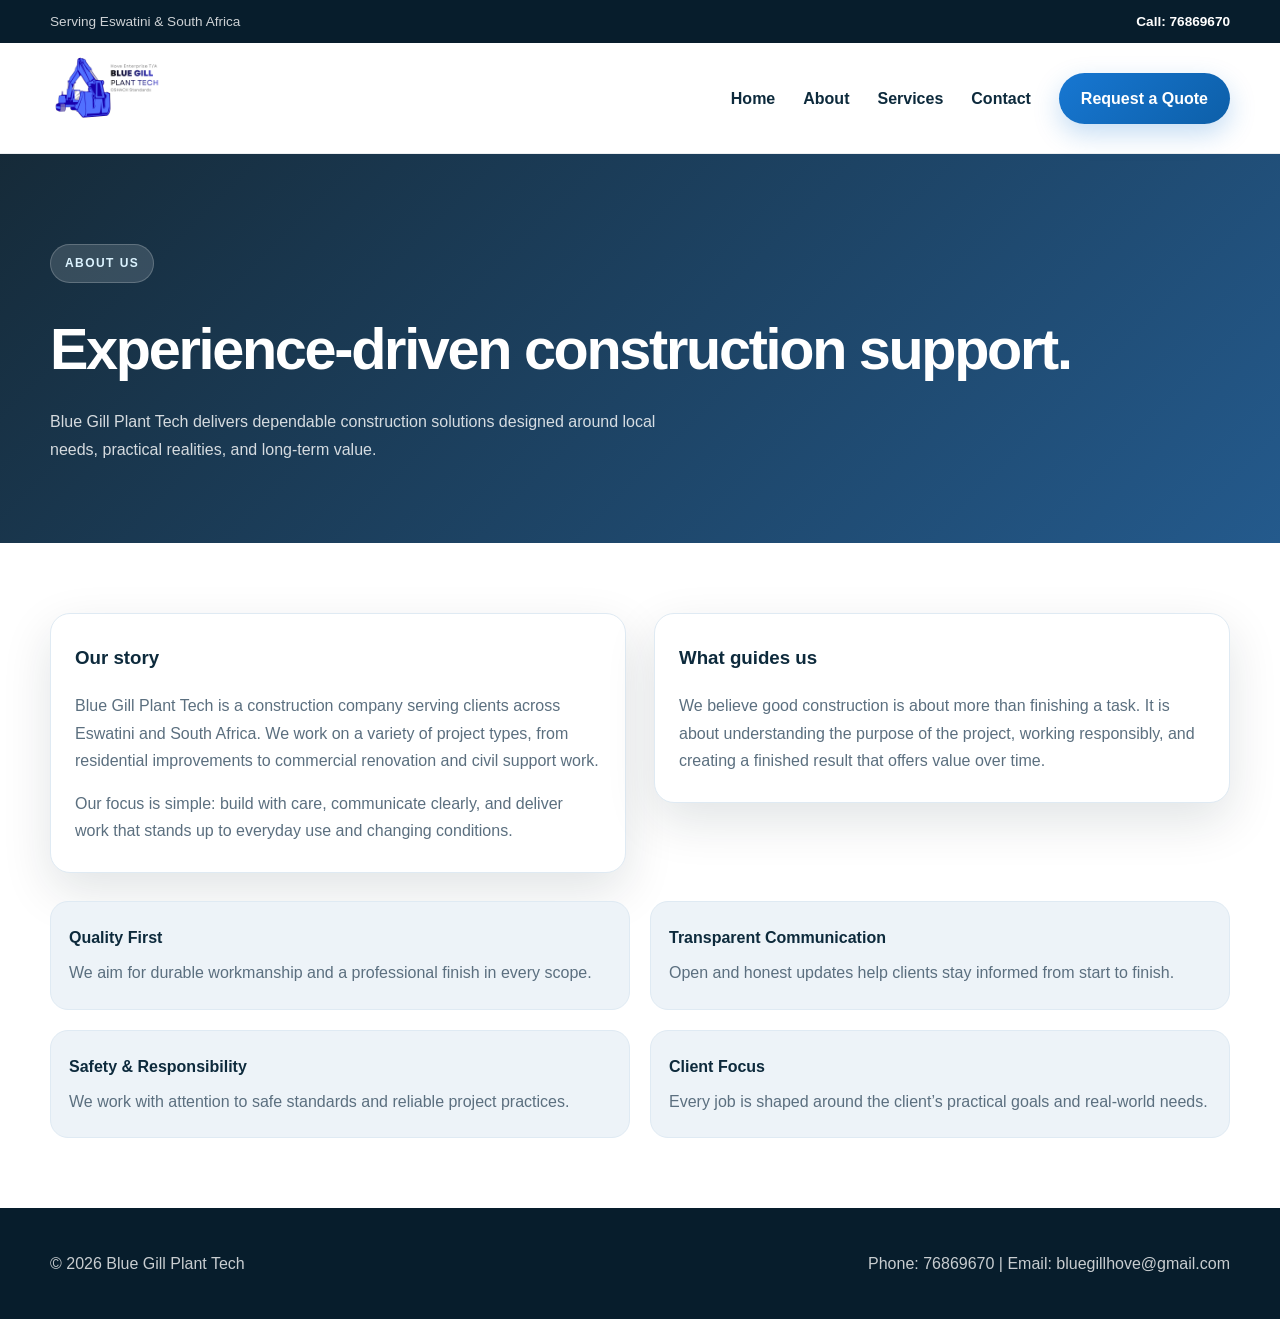
==== about.html @ c362dafa "first commit" ====
<!DOCTYPE html>
<html lang="en">
<head>
  <meta charset="UTF-8" />
  <meta name="viewport" content="width=device-width, initial-scale=1.0" />
  <title>About | Blue Gill Plant Tech</title>
  <meta name="description" content="About Blue Gill Plant Tech and our commitment to reliable construction services across Eswatini and South Africa." />
  <link rel="stylesheet" href="styles.css" />
</head>
<body>
  <div class="topbar">
    <div class="container">
      <span>Serving Eswatini & South Africa</span>
      <a href="tel:+2676869670">Call: 76869670</a>
    </div>
  </div>

  <header class="site-header">
    <div class="container navbar">
      <a href="index.html" class="brand">
        <img src="assets/logo.png" alt="Blue Gill Plant Tech logo" class="logo" />
        
      </a>

      <button class="nav-toggle" aria-label="Open menu">☰</button>

      <nav class="nav-links">
        <a href="index.html">Home</a>
        <a href="about.html">About</a>
        <a href="services.html">Services</a>
        <a href="contact.html">Contact</a>
        <a href="contact.html" class="nav-cta">Request a Quote</a>
      </nav>
    </div>
  </header>

  <main>
    <section class="page-hero">
      <div class="container">
        <span class="eyebrow">About Us</span>
        <h1>Experience-driven construction support.</h1>
        <p>
          Blue Gill Plant Tech delivers dependable construction solutions designed around local needs, practical realities, and long-term value.
        </p>
      </div>
    </section>

    <section class="page-content">
      <div class="container">
        <div class="story-grid">
          <div class="story-box">
            <h3>Our story</h3>
            <p>
              Blue Gill Plant Tech is a construction company serving clients across Eswatini and South Africa.
              We work on a variety of project types, from residential improvements to commercial renovation and civil support work.
            </p>
            <p>
              Our focus is simple: build with care, communicate clearly, and deliver work that stands up to everyday use and changing conditions.
            </p>
          </div>

          <div class="story-box">
            <h3>What guides us</h3>
            <p>
              We believe good construction is about more than finishing a task. It is about understanding the purpose of the project,
              working responsibly, and creating a finished result that offers value over time.
            </p>
          </div>
        </div>

        <div class="value-list">
          <div class="value-item">
            <h4>Quality First</h4>
            <p>We aim for durable workmanship and a professional finish in every scope.</p>
          </div>

          <div class="value-item">
            <h4>Transparent Communication</h4>
            <p>Open and honest updates help clients stay informed from start to finish.</p>
          </div>

          <div class="value-item">
            <h4>Safety & Responsibility</h4>
            <p>We work with attention to safe standards and reliable project practices.</p>
          </div>

          <div class="value-item">
            <h4>Client Focus</h4>
            <p>Every job is shaped around the client’s practical goals and real-world needs.</p>
          </div>
        </div>
      </div>
    </section>
  </main>

  <footer class="site-footer">
    <div class="container">
      <p>© 2026 Blue Gill Plant Tech</p>
      <p>Phone: 76869670 | Email: bluegillhove@gmail.com</p>
    </div>
  </footer>

  <script src="script.js"></script>
</body>
</html>
---- styles.css ----
:root {
  --navy-900: #071d2c;
  --navy-800: #0d2a3c;
  --blue-700: #0d5fa8;
  --blue-600: #1777d2;
  --blue-500: #3c97ff;
  --cyan-400: #66d7ff;
  --steel-100: #edf3f8;
  --steel-200: #dfeaf3;
  --steel-300: #c9d9e7;
  --text: #152c3a;
  --muted: #5b6f7f;
  --white: #ffffff;
  --success: #1da871;
  --shadow: 0 18px 50px rgba(7, 29, 44, 0.12);
}

* {
  box-sizing: border-box;
}

html {
  scroll-behavior: smooth;
}

body {
  margin: 0;
  font-family: Arial, Helvetica, sans-serif;
  background: var(--white);
  color: var(--text);
  line-height: 1.7;
}

img {
  max-width: 100%;
  display: block;
}

a {
  text-decoration: none;
  color: inherit;
}

button,
input,
textarea {
  font: inherit;
}

.container {
  width: min(1180px, calc(100% - 32px));
  margin: 0 auto;
}

.topbar {
  background: var(--navy-900);
  color: rgba(255, 255, 255, 0.8);
  font-size: 0.85rem;
  padding: 10px 0;
}

.topbar .container {
  display: flex;
  justify-content: space-between;
  align-items: center;
  gap: 16px;
  flex-wrap: wrap;
}

.topbar a {
  color: #fff;
  font-weight: 700;
}

.site-header {
  position: sticky;
  top: 0;
  z-index: 30;
  background: rgba(255, 255, 255, 0.9);
  backdrop-filter: blur(10px);
  border-bottom: 1px solid rgba(13, 47, 73, 0.08);
}

.navbar {
  display: flex;
  align-items: center;
  justify-content: space-between;
  min-height: 82px;
  gap: 18px;
}

.brand {
  display: flex;
  align-items: center;
  gap: 12px;
  font-weight: 800;
  color: var(--navy-800);
  letter-spacing: 0.02em;
}

.logo {
  width: 110px;
  height: auto;
}

.nav-links {
  display: flex;
  align-items: center;
  gap: 28px;
  font-weight: 600;
  color: var(--navy-800);
}

.nav-links a {
  position: relative;
  transition: color 0.2s ease;
}

.nav-links a::after {
  content: "";
  position: absolute;
  left: 0;
  bottom: -8px;
  width: 0;
  height: 2px;
  background: var(--blue-600);
  transition: width 0.2s ease;
}

.nav-links a:hover {
  color: var(--blue-600);
}

.nav-links a:hover::after {
  width: 100%;
}

.nav-cta {
  display: inline-flex;
  align-items: center;
  justify-content: center;
  background: linear-gradient(135deg, var(--blue-600), var(--blue-700));
  color: var(--white);
  padding: 12px 22px;
  border-radius: 999px;
  font-weight: 700;
  box-shadow: 0 10px 26px rgba(23, 119, 210, 0.25);
}

.nav-toggle {
  display: none;
  background: none;
  border: none;
  font-size: 1.8rem;
  color: var(--navy-800);
  cursor: pointer;
}

.hero {
  background:
    linear-gradient(135deg, rgba(7, 29, 44, 0.88), rgba(13, 95, 168, 0.8)),
    url("https://images.unsplash.com/photo-1504307651254-35680f356dfd?auto=format&fit=crop&w=1600&q=80") center/cover no-repeat;
  color: var(--white);
  padding: 100px 0 75px;
}

.hero-grid {
  display: grid;
  grid-template-columns: 1.25fr 0.75fr;
  align-items: center;
  gap: 40px;
}

.eyebrow {
  display: inline-block;
  background: rgba(255, 255, 255, 0.14);
  border: 1px solid rgba(255, 255, 255, 0.2);
  color: #dcf3ff;
  padding: 8px 14px;
  border-radius: 999px;
  font-size: 0.75rem;
  letter-spacing: 0.12em;
  text-transform: uppercase;
  font-weight: 700;
  margin-bottom: 18px;
}

.hero h1 {
  margin: 0 0 18px;
  font-size: clamp(2.5rem, 5vw, 4.5rem);
  line-height: 1.08;
  letter-spacing: -0.04em;
}

.hero p {
  margin: 0;
  font-size: 1.08rem;
  color: rgba(255, 255, 255, 0.88);
  max-width: 620px;
}

.hero-actions {
  display: flex;
  gap: 16px;
  flex-wrap: wrap;
  margin-top: 30px;
}

.btn {
  display: inline-flex;
  align-items: center;
  justify-content: center;
  font-weight: 700;
  text-decoration: none;
  border-radius: 999px;
  padding: 14px 26px;
  transition: transform 0.2s ease, box-shadow 0.2s ease;
}

.btn:hover {
  transform: translateY(-1px);
}

.btn-primary {
  background: linear-gradient(135deg, var(--cyan-400), #96e9ff);
  color: var(--navy-900);
  box-shadow: 0 16px 30px rgba(102, 215, 255, 0.25);
}

.btn-secondary {
  background: rgba(255, 255, 255, 0.08);
  border: 1px solid rgba(255, 255, 255, 0.2);
  color: var(--white);
}

.hero-card {
  background: rgba(255, 255, 255, 0.08);
  border: 1px solid rgba(255, 255, 255, 0.18);
  border-radius: 22px;
  padding: 28px 24px;
  box-shadow: var(--shadow);
}

.hero-card h3 {
  margin: 0 0 18px;
  font-size: 1.5rem;
}

.hero-card ul {
  margin: 0;
  padding-left: 18px;
  color: rgba(255, 255, 255, 0.9);
}

.section {
  padding: 90px 0;
}

.section-header {
  margin-bottom: 40px;
  max-width: 740px;
}

.section-header h2 {
  margin: 0 0 10px;
  font-size: clamp(2rem, 4vw, 3rem);
  line-height: 1.15;
  letter-spacing: -0.04em;
  color: var(--navy-800);
}

.section-header p {
  margin: 0;
  color: var(--muted);
  font-size: 1.04rem;
}

.mini-grid {
  display: grid;
  grid-template-columns: repeat(4, minmax(200px, 1fr));
  gap: 22px;
}

.stat-box {
  background: var(--steel-100);
  border: 1px solid var(--steel-200);
  border-radius: 18px;
  padding: 26px 20px;
  box-shadow: 0 10px 22px rgba(13, 47, 73, 0.04);
}

.stat-box strong {
  display: block;
  font-size: 2rem;
  color: var(--blue-700);
  margin-bottom: 8px;
}

.stat-box span {
  color: var(--muted);
  font-weight: 600;
}

.services-grid {
  display: grid;
  grid-template-columns: repeat(3, minmax(220px, 1fr));
  gap: 22px;
}

.service-card {
  background: var(--white);
  border: 1px solid var(--steel-200);
  border-radius: 20px;
  padding: 28px 22px;
  box-shadow: 0 12px 30px rgba(13, 47, 73, 0.06);
}

.service-card .icon {
  width: 52px;
  height: 52px;
  border-radius: 14px;
  display: grid;
  place-items: center;
  background: linear-gradient(135deg, rgba(23, 119, 210, 0.12), rgba(102, 215, 255, 0.18));
  color: var(--blue-700);
  font-size: 1.5rem;
  margin-bottom: 18px;
}

.service-card h3 {
  margin: 0 0 10px;
  color: var(--navy-800);
  font-size: 1.35rem;
}

.service-card p {
  margin: 0;
  color: var(--muted);
}

.alt-bg {
  background: linear-gradient(180deg, #f4f9ff, #eff7fb);
}

.featured-layout {
  display: grid;
  grid-template-columns: 1.1fr 0.9fr;
  gap: 26px;
  align-items: center;
}

.feature-box {
  background: var(--white);
  border: 1px solid var(--steel-200);
  border-radius: 22px;
  padding: 26px 22px;
  box-shadow: var(--shadow);
}

.feature-box ul {
  margin: 0;
  padding-left: 18px;
  color: var(--muted);
}

.feature-box li + li {
  margin-top: 10px;
}

.process-grid {
  display: grid;
  grid-template-columns: repeat(4, minmax(180px, 1fr));
  gap: 18px;
}

.process-step {
  background: var(--steel-100);
  border-radius: 18px;
  border: 1px solid var(--steel-200);
  padding: 22px 18px;
}

.process-step .num {
  display: inline-flex;
  align-items: center;
  justify-content: center;
  width: 38px;
  height: 38px;
  border-radius: 50%;
  background: var(--navy-800);
  color: var(--white);
  font-weight: 700;
  margin-bottom: 12px;
}

.process-step h3 {
  margin: 0 0 8px;
  font-size: 1.15rem;
  color: var(--navy-800);
}

.process-step p {
  margin: 0;
  color: var(--muted);
}

.contact-wrap {
  display: grid;
  grid-template-columns: 0.9fr 1.1fr;
  gap: 28px;
  align-items: start;
}

.contact-card,
.form-card {
  background: var(--white);
  border: 1px solid var(--steel-200);
  border-radius: 22px;
  padding: 28px 24px;
  box-shadow: var(--shadow);
}

.contact-card h3,
.form-card h3 {
  margin-top: 0;
  margin-bottom: 18px;
  color: var(--navy-800);
  font-size: 1.5rem;
}

.contact-list {
  display: grid;
  gap: 16px;
  margin-top: 18px;
}

.contact-list div {
  background: var(--steel-100);
  border: 1px solid var(--steel-200);
  border-radius: 14px;
  padding: 14px 16px;
}

.contact-list strong {
  display: block;
  color: var(--navy-800);
  margin-bottom: 4px;
}

.contact-list span,
.contact-list a {
  color: var(--muted);
}

.form-row {
  display: grid;
  grid-template-columns: 1fr 1fr;
  gap: 16px;
}

.form-field {
  display: grid;
  gap: 8px;
  margin-bottom: 16px;
}

.form-field label {
  font-weight: 700;
  color: var(--navy-800);
}

.form-field input,
.form-field textarea {
  width: 100%;
  border: 1px solid var(--steel-300);
  border-radius: 12px;
  padding: 12px 14px;
  background: #fff;
  color: var(--text);
}

.form-field textarea {
  min-height: 140px;
  resize: vertical;
}

.form-status {
  margin-top: 12px;
  font-weight: 700;
  color: var(--success);
  min-height: 24px;
}

.page-hero {
  background: linear-gradient(135deg, rgba(7, 29, 44, 0.94), rgba(12, 72, 128, 0.9));
  color: var(--white);
  padding: 90px 0 80px;
}

.page-hero h1 {
  margin: 0 0 10px;
  font-size: clamp(2.3rem, 5vw, 3.6rem);
  letter-spacing: -0.04em;
}

.page-hero p {
  margin: 0;
  color: rgba(255, 255, 255, 0.82);
  max-width: 640px;
}

.page-content {
  padding: 70px 0;
}

.story-grid {
  display: grid;
  grid-template-columns: 1fr 1fr;
  gap: 28px;
  align-items: start;
}

.story-box {
  background: var(--white);
  border: 1px solid var(--steel-200);
  border-radius: 20px;
  padding: 28px 24px;
  box-shadow: var(--shadow);
}

.story-box h3 {
  margin-top: 0;
  color: var(--navy-800);
}

.story-box p {
  color: var(--muted);
  margin-bottom: 0;
}

.value-list {
  display: grid;
  grid-template-columns: repeat(2, minmax(200px, 1fr));
  gap: 20px;
  margin-top: 28px;
}

.value-item {
  background: var(--steel-100);
  border: 1px solid var(--steel-200);
  border-radius: 18px;
  padding: 22px 18px;
}

.value-item h4 {
  margin: 0 0 8px;
  color: var(--navy-800);
}

.value-item p {
  margin: 0;
  color: var(--muted);
}

.site-footer {
  background: var(--navy-900);
  color: rgba(255, 255, 255, 0.78);
  padding: 26px 0;
}

.site-footer .container {
  display: flex;
  justify-content: space-between;
  align-items: center;
  gap: 12px;
  flex-wrap: wrap;
}

@media (max-width: 900px) {
  .hero-grid,
  .featured-layout,
  .contact-wrap,
  .story-grid {
    grid-template-columns: 1fr;
  }

  .mini-grid,
  .services-grid,
  .process-grid,
  .value-list {
    grid-template-columns: repeat(2, minmax(180px, 1fr));
  }
}

@media (max-width: 700px) {
  .nav-toggle {
    display: block;
  }

  .nav-links {
    display: none;
    position: absolute;
    top: 82px;
    left: 0;
    right: 0;
    background: rgba(255, 255, 255, 0.98);
    border-bottom: 1px solid rgba(13, 47, 73, 0.08);
    padding: 18px 16px;
    flex-direction: column;
    align-items: flex-start;
    gap: 16px;
  }

  .nav-links.open {
    display: flex;
  }

  .nav-cta {
    display: none;
  }

  .mini-grid,
  .services-grid,
  .process-grid,
  .value-list,
  .form-row {
    grid-template-columns: 1fr;
  }

  .hero {
    padding-top: 78px;
  }
}
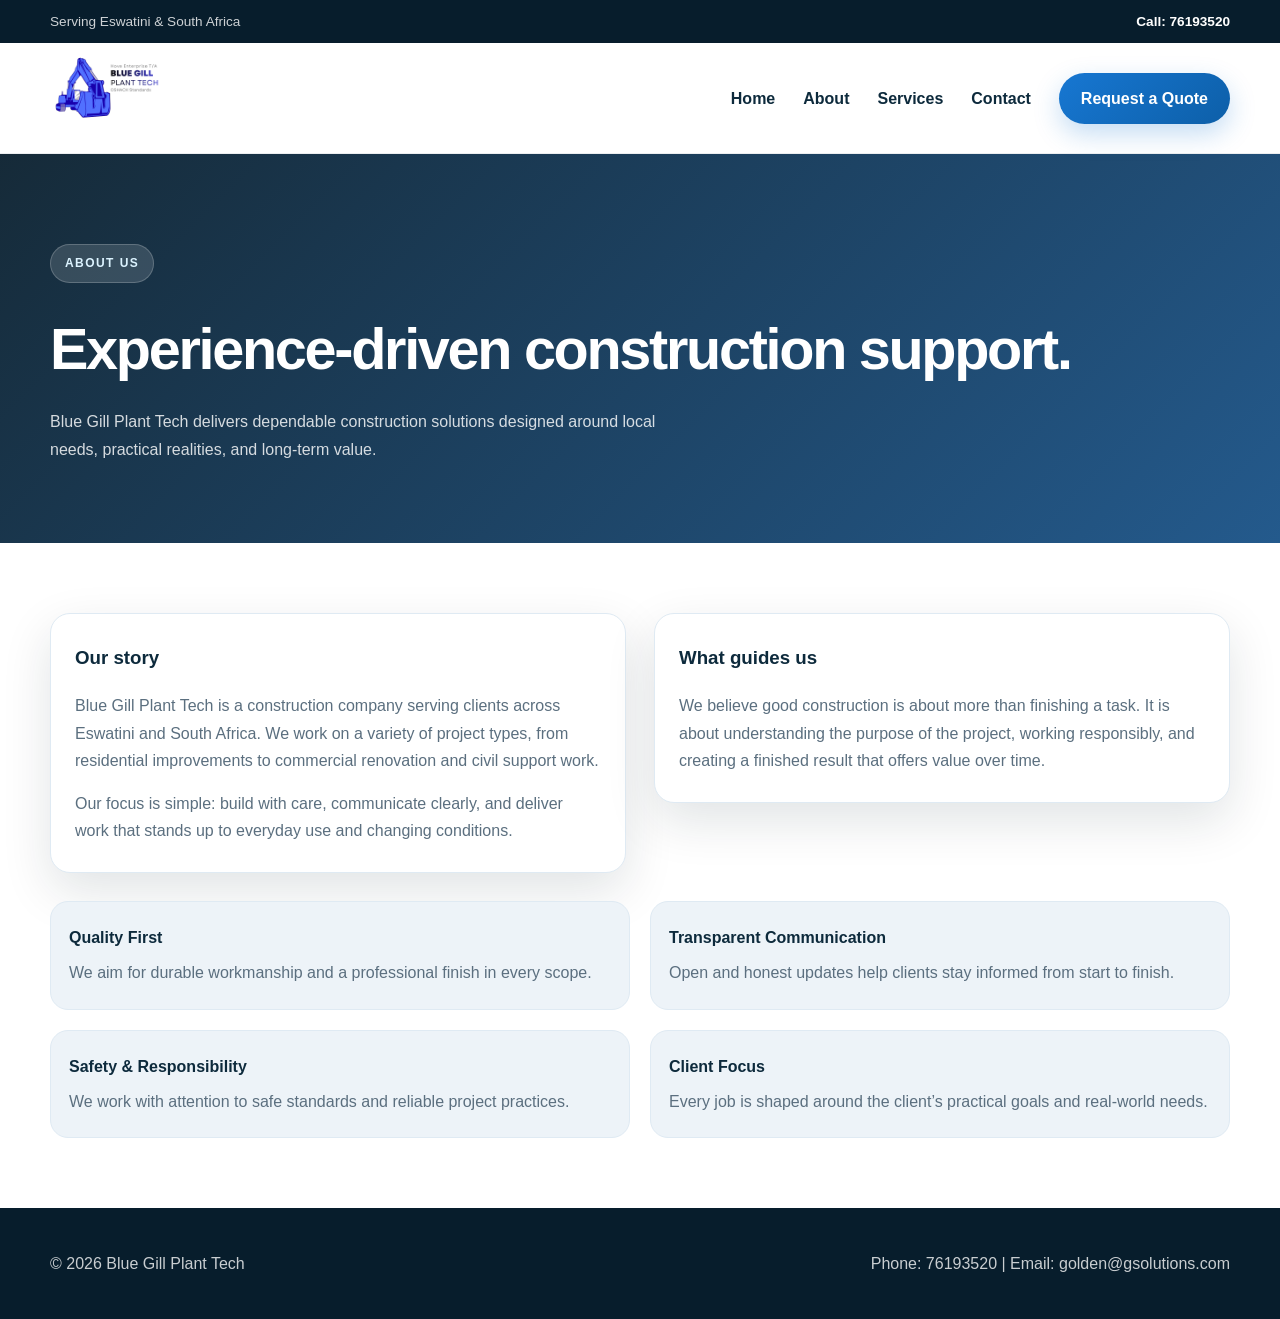
==== commit 54e3801b: "Update about.html" ====
--- a/about.html
+++ b/about.html
@@ -11,7 +11,7 @@
   <div class="topbar">
     <div class="container">
       <span>Serving Eswatini & South Africa</span>
-      <a href="tel:+2676869670">Call: 76869670</a>
+      <a href="tel:+2676869670">Call: 76193520</a>
     </div>
   </div>
 
@@ -96,10 +96,10 @@
   <footer class="site-footer">
     <div class="container">
       <p>© 2026 Blue Gill Plant Tech</p>
-      <p>Phone: 76869670 | Email: bluegillhove@gmail.com</p>
+      <p>Phone: 76193520 | Email: golden@gsolutions.com</p>
     </div>
   </footer>
 
   <script src="script.js"></script>
 </body>
-</html>+</html>
